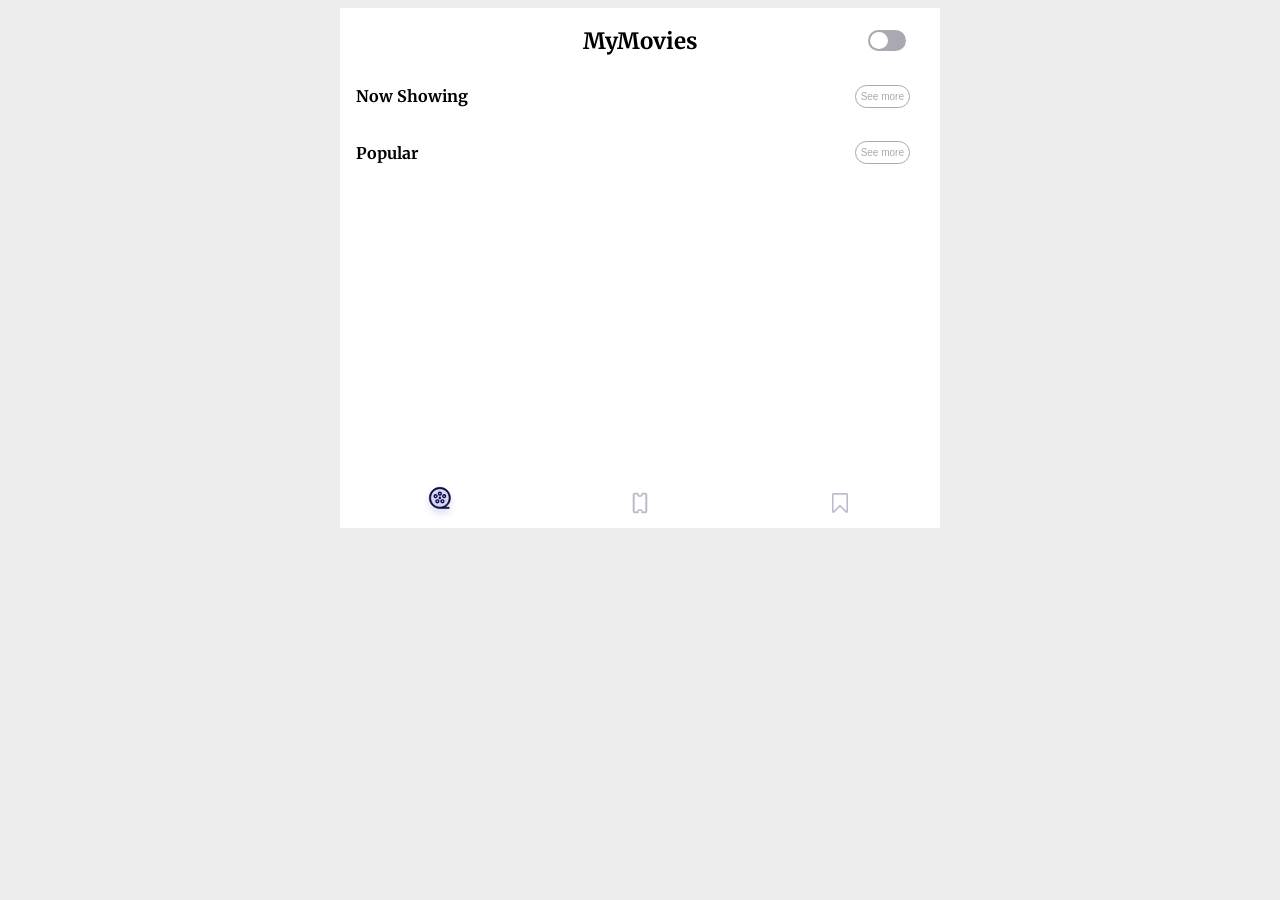
==== index.html @ 71b5d81d "Er næsten færdig med index.html mangler at få de blå firkanter til at vise genre" ====
<!DOCTYPE html>
<html lang="en">

<head>
    <meta charset="UTF-8">
    <meta name="viewport" content="width=device-width, initial-scale=1.0">
    <link href='https://fonts.googleapis.com/css?family=Merriweather' rel='stylesheet'>
    <link href='https://fonts.googleapis.com/css?family=Mulish' rel='stylesheet'>
    <link href="style.css" rel="stylesheet">
    <script src="script.js" type="module" defer></script>
    <title></title>
</head>

<body>
    <div id="root">
        <header>
            <section class="top">
                <h1>MyMovies</h1>
                <button id="toggle">
                    <div id="handle">

                    </div>
                </button>
            </section>
        </header>

        <main>
            <section class="now_showing">
                <div id="title">
                    <h1>Now Showing</h1>
                    <button class="see_more">See more</button>
                </div>

                <div id="now_showing_movies">

                </div>
            </section>

            <section class="popular">
                <div id="title">
                    <h1>Popular</h1>
                    <button class="see_more">See more</button>
                </div>

                <div id="popular_movies">

                </div>
            </section>
        </main>

        <footer>
            <section class="bottom_navbar">
                <nav>
                    <img src="images/bookmark.svg">
                    <img src="images/bookmark_copy.svg">
                    <img src="images/bookmark_copy_2.svg">
                </nav>
            </section>
        </footer>
    </div>
</body>

</html>
---- style.css ----
body {
    background-color: #ededed;
    box-sizing: border-box;
}

#root {
    margin: 0 auto;
    max-width: 600px;
    width: 100%;
    background-color: white;
}

.top {
    display: grid;
    justify-content: center;
    align-items: center;
    grid-template-columns: 1fr 1fr 1fr;
}

.top h1 {
    text-align: center;
    grid-column: 2
}

#title {
    display: grid;
    grid-template-columns: 1fr 1fr;
    align-items: center;
    margin-left: 16px;
    padding-bottom: 10px;
}

#title h1 {
    font-family: 'Merriweather';
    font-size: 16px;
}

.top h1 {
    font-family: 'Merriweather';
    font-size: 1.4rem;
}

#now_showing_movies::-webkit-scrollbar {
    display: none;
}

#popular_movies::-webkit-scrollbar {
    display: none;
}

.movie h1 {
    font-family: 'Mulish';
    font-size: 14px;
}

#toggle {
    width: 38px;
    height: 21px;
    border-radius: 100px;
    outline: none;
    border: none;
    background-color: #AAA9B1;
    position: relative;
    grid-column: 3;
    justify-self: end;
    margin-right: 34px;
}

#handle {
    width: 18px;
    height: 17px;
    background-color: white;
    border-radius: 100%;
    position: absolute;
    top: 2px;
    left: 2px;
    bottom: 0px;
    right: 0px;
}

.star {
    width: 12px;
    height: 12px;
}

.rating_text {
    font-family: 'Mulish';
    font-size: 12px;
    color: #9C9C9C;
}

.rating {
    display: flex;
    align-items: center;
    gap: 10px;
}

.see_more {
    font-size: 10px;
    background: white;
    border: 1px solid #AAA9B1;
    color: #AAA9B1;
    padding: 5px;
    border-radius: 12px;
    outline: none;
    cursor: pointer;
    justify-self: end;
    margin-right: 30px;
}

#now_showing_movies {
    display: flex;
    overflow-x: scroll;
    padding-left: 16px;
    gap: 16px;
}

.thumb {
    width: 143px;
    height: 212px;
    border-radius: 10px;
}

#now_showing_movies h1 {
    font-size: 1rem;
    margin: 0;
}

#popular_movies {
    height: 292px;
    overflow-y: scroll;
    padding-left: 16px;
    display: grid;
    gap: 10px;
}

#popular_movies .movie {
    display: flex;
}

#info {
    padding-left: 15px;
}

.box {
    width: 61px;
    height: 18px;
    background-color: #DBE3FF;
    color: #88A4E8;
}

nav {
    display: grid;
    grid-template-columns: 1fr 1fr 1fr;
    grid-template-rows: 50px;
    align-items: center;
    justify-items: center;
}
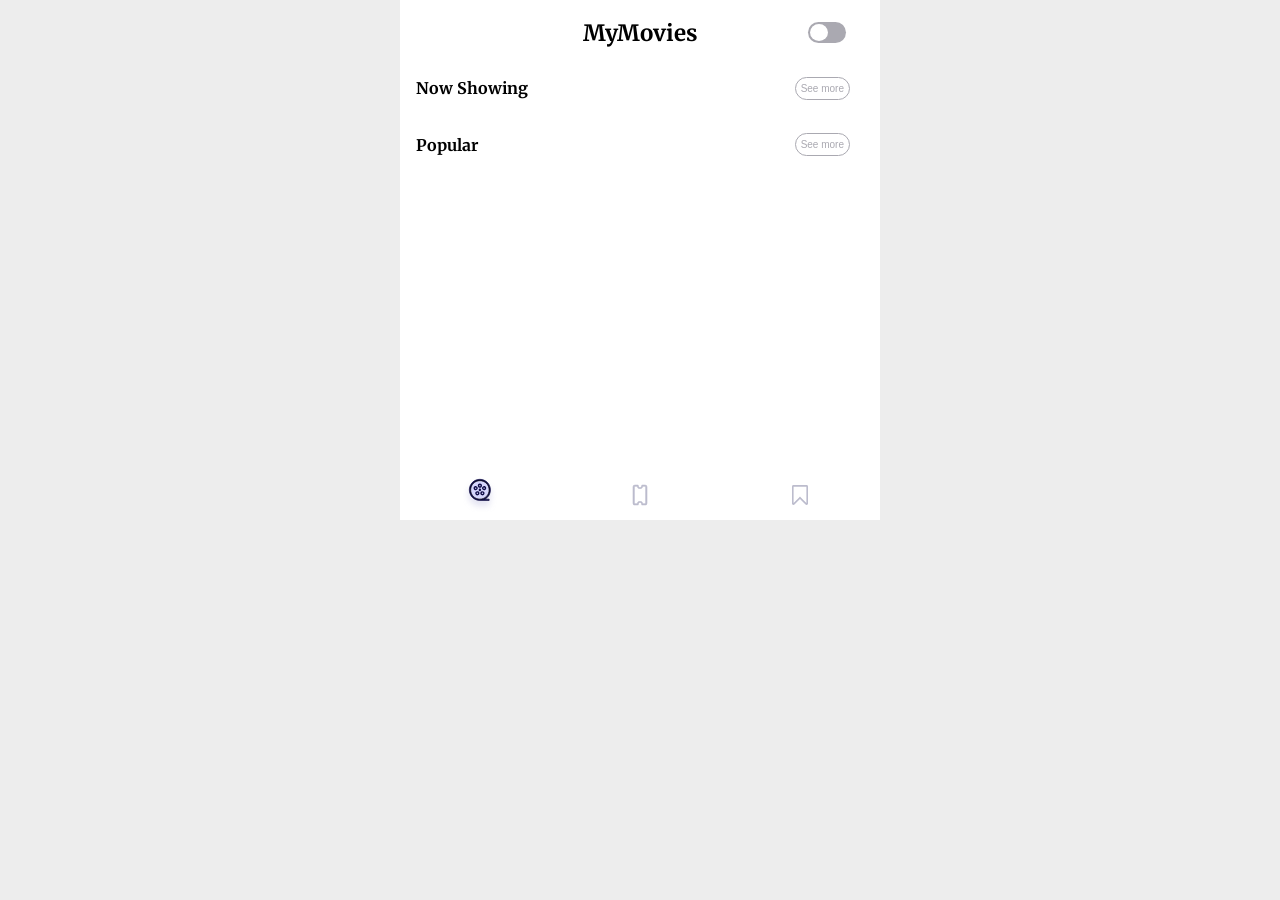
==== commit 6f512a3e: "mangler stadig noget med genrepillerne men er gået videre til at lave detail.html, kan nu hente data" ====
--- a/index.html
+++ b/index.html
@@ -8,7 +8,7 @@
     <link href='https://fonts.googleapis.com/css?family=Mulish' rel='stylesheet'>
     <link href="style.css" rel="stylesheet">
     <script src="script.js" type="module" defer></script>
-    <title></title>
+    <title>MyMovies</title>
 </head>
 
 <body>
--- a/style.css
+++ b/style.css
@@ -1,11 +1,13 @@
 body {
     background-color: #ededed;
     box-sizing: border-box;
+    margin: 0;
+    padding: 0;
 }
 
 #root {
     margin: 0 auto;
-    max-width: 600px;
+    max-width: 480px;
     width: 100%;
     background-color: white;
 }
@@ -142,11 +144,22 @@
     padding-left: 15px;
 }
 
-.box {
+.genre_pill {
     width: 61px;
     height: 18px;
     background-color: #DBE3FF;
     color: #88A4E8;
+    padding: 8px;
+    border-radius: 100px;
+    margin:3px;
+}
+
+.genre_pill_text {
+    font-size: 8px;
+    font-family: 'Mulish';
+    font-weight: bold;
+    letter-spacing: 2%;
+    line-height: 35px;
 }
 
 nav {
